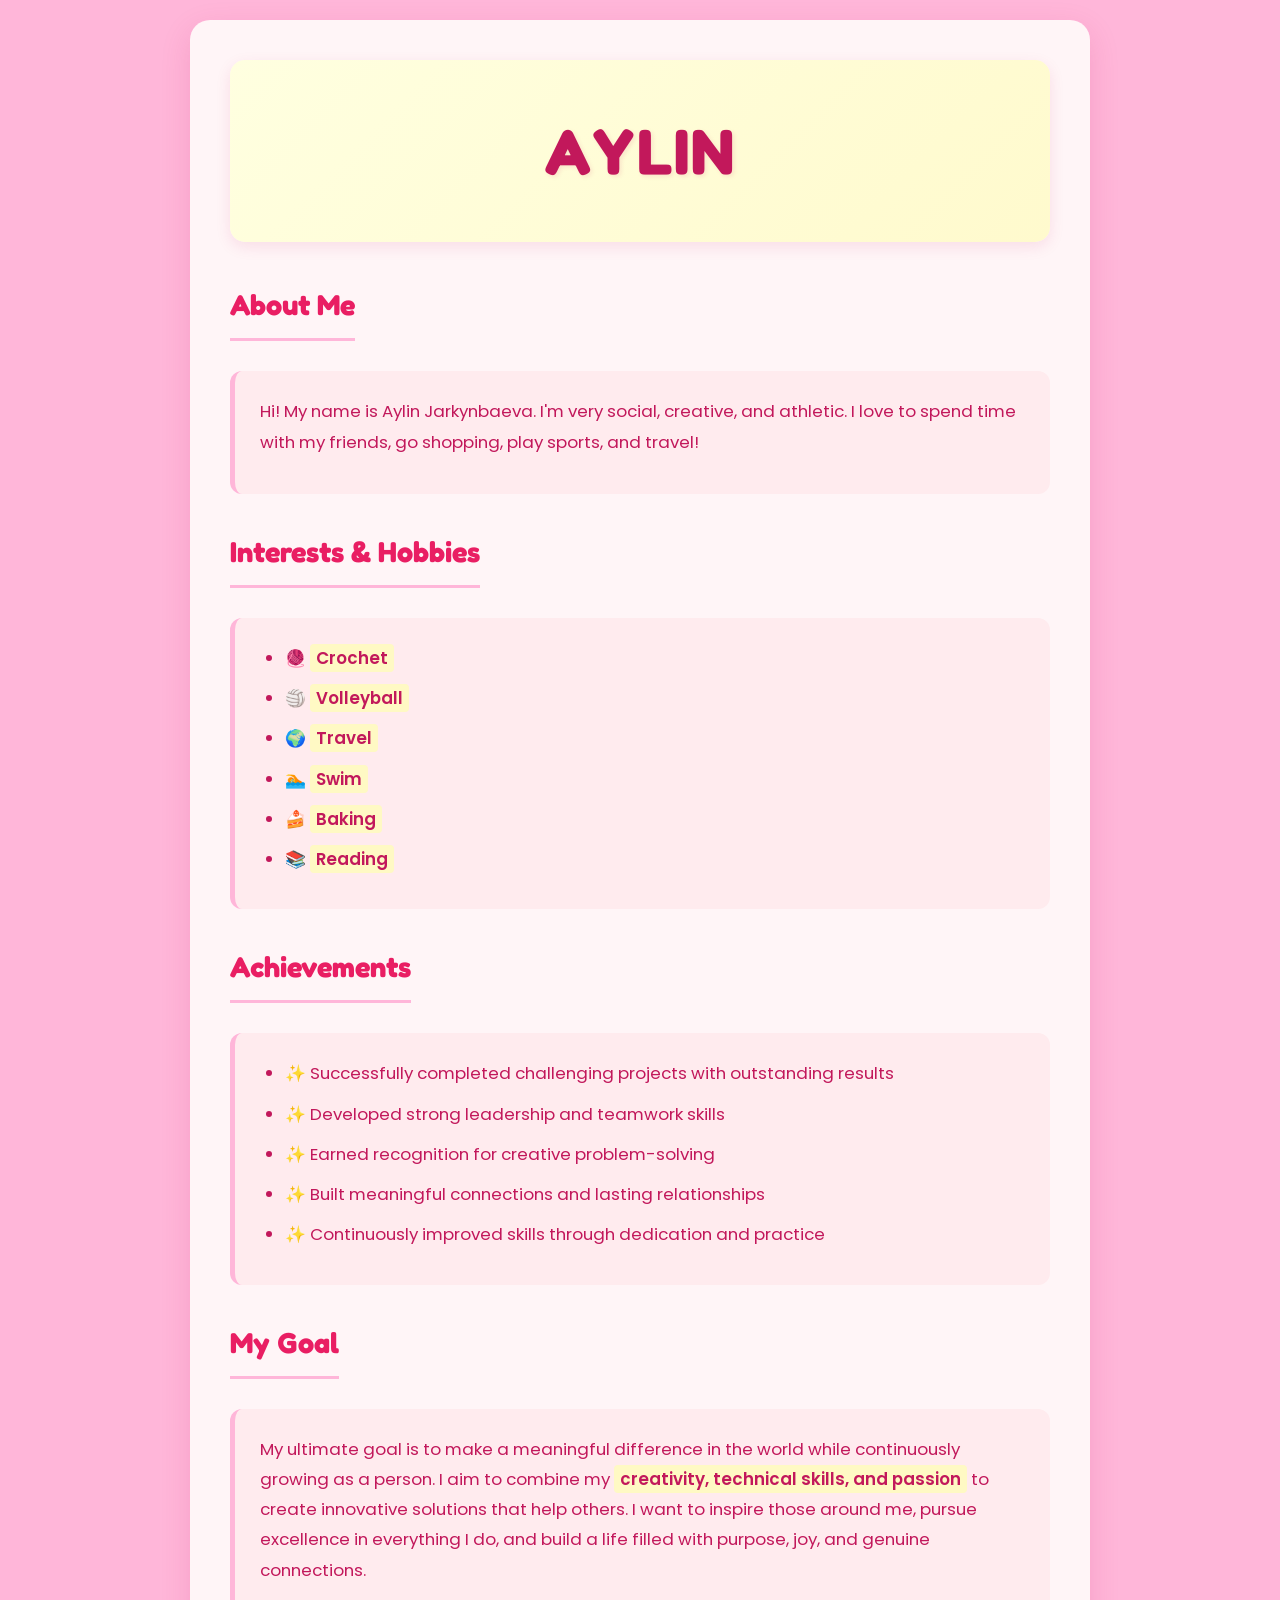
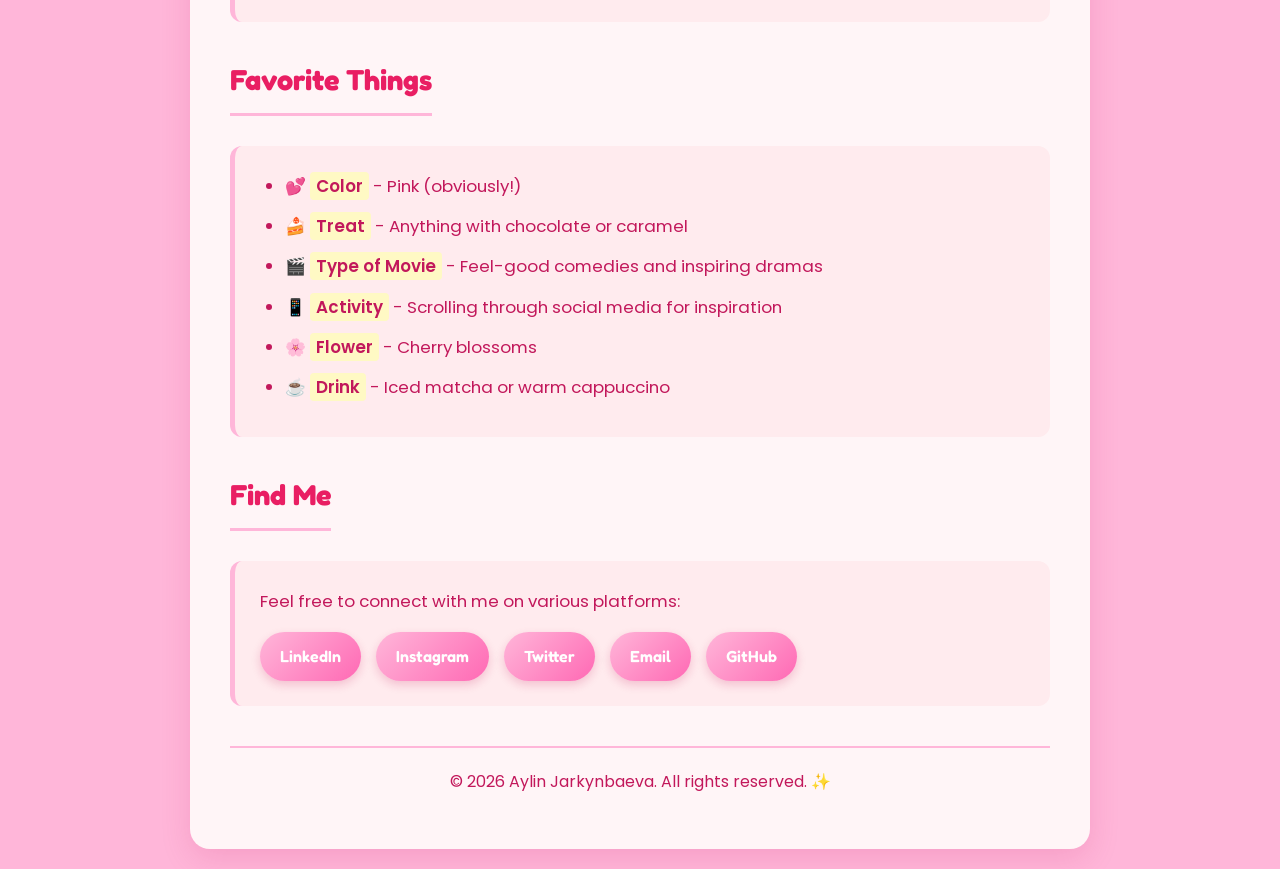
==== index.html @ 1ab92426 "Update About Me section and Interests & Hobbies" ====
<!DOCTYPE html>
<html lang="en">
<head>
    <meta charset="UTF-8">
    <meta name="viewport" content="width=device-width, initial-scale=1.0">
    <title>Aylin Jarkynbaeva - Personal Website</title>
    <link href="https://fonts.googleapis.com/css2?family=Fredoka:wght@400;600;700&family=Poppins:wght@400;500;600;700&display=swap" rel="stylesheet">
    <style>
        * {
            margin: 0;
            padding: 0;
            box-sizing: border-box;
        }

        body {
            background-color: #FFB6D9;
            color: #C2185B;
            font-family: 'Poppins', sans-serif;
            line-height: 1.6;
            padding: 20px;
        }

        .container {
            max-width: 900px;
            margin: 0 auto;
            background-color: #FFF5F7;
            border-radius: 20px;
            padding: 40px;
            box-shadow: 0 10px 30px rgba(194, 24, 91, 0.15);
        }

        header {
            background: linear-gradient(135deg, #FFFFE0 0%, #FFFACD 100%);
            padding: 40px 20px;
            border-radius: 15px;
            text-align: center;
            margin-bottom: 40px;
            box-shadow: 0 5px 15px rgba(194, 24, 91, 0.1);
        }

        h1 {
            font-family: 'Fredoka', sans-serif;
            font-size: 4em;
            font-weight: 700;
            color: #C2185B;
            letter-spacing: 2px;
            text-shadow: 2px 2px 4px rgba(194, 24, 91, 0.1);
            animation: bounce 2s infinite;
        }

        @keyframes bounce {
            0%, 100% { transform: translateY(0); }
            50% { transform: translateY(-10px); }
        }

        section {
            margin-bottom: 35px;
        }

        h2 {
            font-family: 'Fredoka', sans-serif;
            font-size: 1.8em;
            color: #E91E63;
            margin-bottom: 15px;
            padding-bottom: 10px;
            border-bottom: 3px solid #FFB6D9;
            display: inline-block;
        }

        p, li {
            font-size: 1.05em;
            color: #C2185B;
            margin-bottom: 12px;
            line-height: 1.8;
        }

        ul {
            margin-left: 25px;
        }

        li {
            margin-bottom: 10px;
        }

        .section-content {
            background-color: #FFEBEE;
            padding: 25px;
            border-radius: 12px;
            border-left: 5px solid #FFB6D9;
            margin-top: 15px;
        }

        .find-me-links {
            display: flex;
            gap: 15px;
            flex-wrap: wrap;
            margin-top: 15px;
        }

        .find-me-links a {
            display: inline-block;
            padding: 12px 20px;
            background: linear-gradient(135deg, #FFB6D9, #FF69B4);
            color: white;
            text-decoration: none;
            border-radius: 25px;
            font-weight: 600;
            transition: all 0.3s ease;
            font-family: 'Fredoka', sans-serif;
            box-shadow: 0 4px 10px rgba(194, 24, 91, 0.2);
        }

        .find-me-links a:hover {
            transform: translateY(-3px);
            box-shadow: 0 6px 15px rgba(194, 24, 91, 0.3);
        }

        footer {
            text-align: center;
            margin-top: 40px;
            padding-top: 20px;
            border-top: 2px solid #FFB6D9;
            font-size: 0.95em;
            color: #E91E63;
        }

        .highlight {
            background-color: #FFF9C4;
            padding: 2px 6px;
            border-radius: 4px;
            font-weight: 600;
        }

        @media (max-width: 768px) {
            .container {
                padding: 25px;
            }

            h1 {
                font-size: 2.5em;
            }

            h2 {
                font-size: 1.4em;
            }

            .find-me-links {
                flex-direction: column;
            }

            .find-me-links a {
                width: 100%;
                text-align: center;
            }
        }
    </style>
</head>
<body>
    <div class="container">
        <header>
            <h1>AYLIN</h1>
        </header>

        <section>
            <h2>About Me</h2>
            <div class="section-content">
                <p>
                    Hi! My name is Aylin Jarkynbaeva. I'm very social, creative, and athletic. I love to spend time with my friends, go shopping, play sports, and travel!
                </p>
            </div>
        </section>

        <section>
            <h2>Interests & Hobbies</h2>
            <div class="section-content">
                <ul>
                    <li>🧶 <span class="highlight">Crochet</span></li>
                    <li>🏐 <span class="highlight">Volleyball</span></li>
                    <li>🌍 <span class="highlight">Travel</span></li>
                    <li>🏊 <span class="highlight">Swim</span></li>
                    <li>🍰 <span class="highlight">Baking</span></li>
                    <li>📚 <span class="highlight">Reading</span></li>
                </ul>
            </div>
        </section>

        <section>
            <h2>Achievements</h2>
            <div class="section-content">
                <ul>
                    <li>✨ Successfully completed challenging projects with outstanding results</li>
                    <li>✨ Developed strong leadership and teamwork skills</li>
                    <li>✨ Earned recognition for creative problem-solving</li>
                    <li>✨ Built meaningful connections and lasting relationships</li>
                    <li>✨ Continuously improved skills through dedication and practice</li>
                </ul>
            </div>
        </section>

        <section>
            <h2>My Goal</h2>
            <div class="section-content">
                <p>
                    My ultimate goal is to make a meaningful difference in the world while continuously growing as a person. 
                    I aim to combine my <span class="highlight">creativity, technical skills, and passion</span> to create 
                    innovative solutions that help others. I want to inspire those around me, pursue excellence in everything 
                    I do, and build a life filled with purpose, joy, and genuine connections.
                </p>
            </div>
        </section>

        <section>
            <h2>Favorite Things</h2>
            <div class="section-content">
                <ul>
                    <li>💕 <span class="highlight">Color</span> - Pink (obviously!)</li>
                    <li>🍰 <span class="highlight">Treat</span> - Anything with chocolate or caramel</li>
                    <li>🎬 <span class="highlight">Type of Movie</span> - Feel-good comedies and inspiring dramas</li>
                    <li>📱 <span class="highlight">Activity</span> - Scrolling through social media for inspiration</li>
                    <li>🌸 <span class="highlight">Flower</span> - Cherry blossoms</li>
                    <li>☕ <span class="highlight">Drink</span> - Iced matcha or warm cappuccino</li>
                </ul>
            </div>
        </section>

        <section>
            <h2>Find Me</h2>
            <div class="section-content">
                <p>Feel free to connect with me on various platforms:</p>
                <div class="find-me-links">
                    <a href="https://www.linkedin.com" target="_blank">LinkedIn</a>
                    <a href="https://www.instagram.com" target="_blank">Instagram</a>
                    <a href="https://www.twitter.com" target="_blank">Twitter</a>
                    <a href="mailto:aylin@example.com">Email</a>
                    <a href="https://www.github.com" target="_blank">GitHub</a>
                </div>
            </div>
        </section>

        <footer>
            <p>© 2026 Aylin Jarkynbaeva. All rights reserved. ✨</p>
        </footer>
    </div>
</body>
</html>
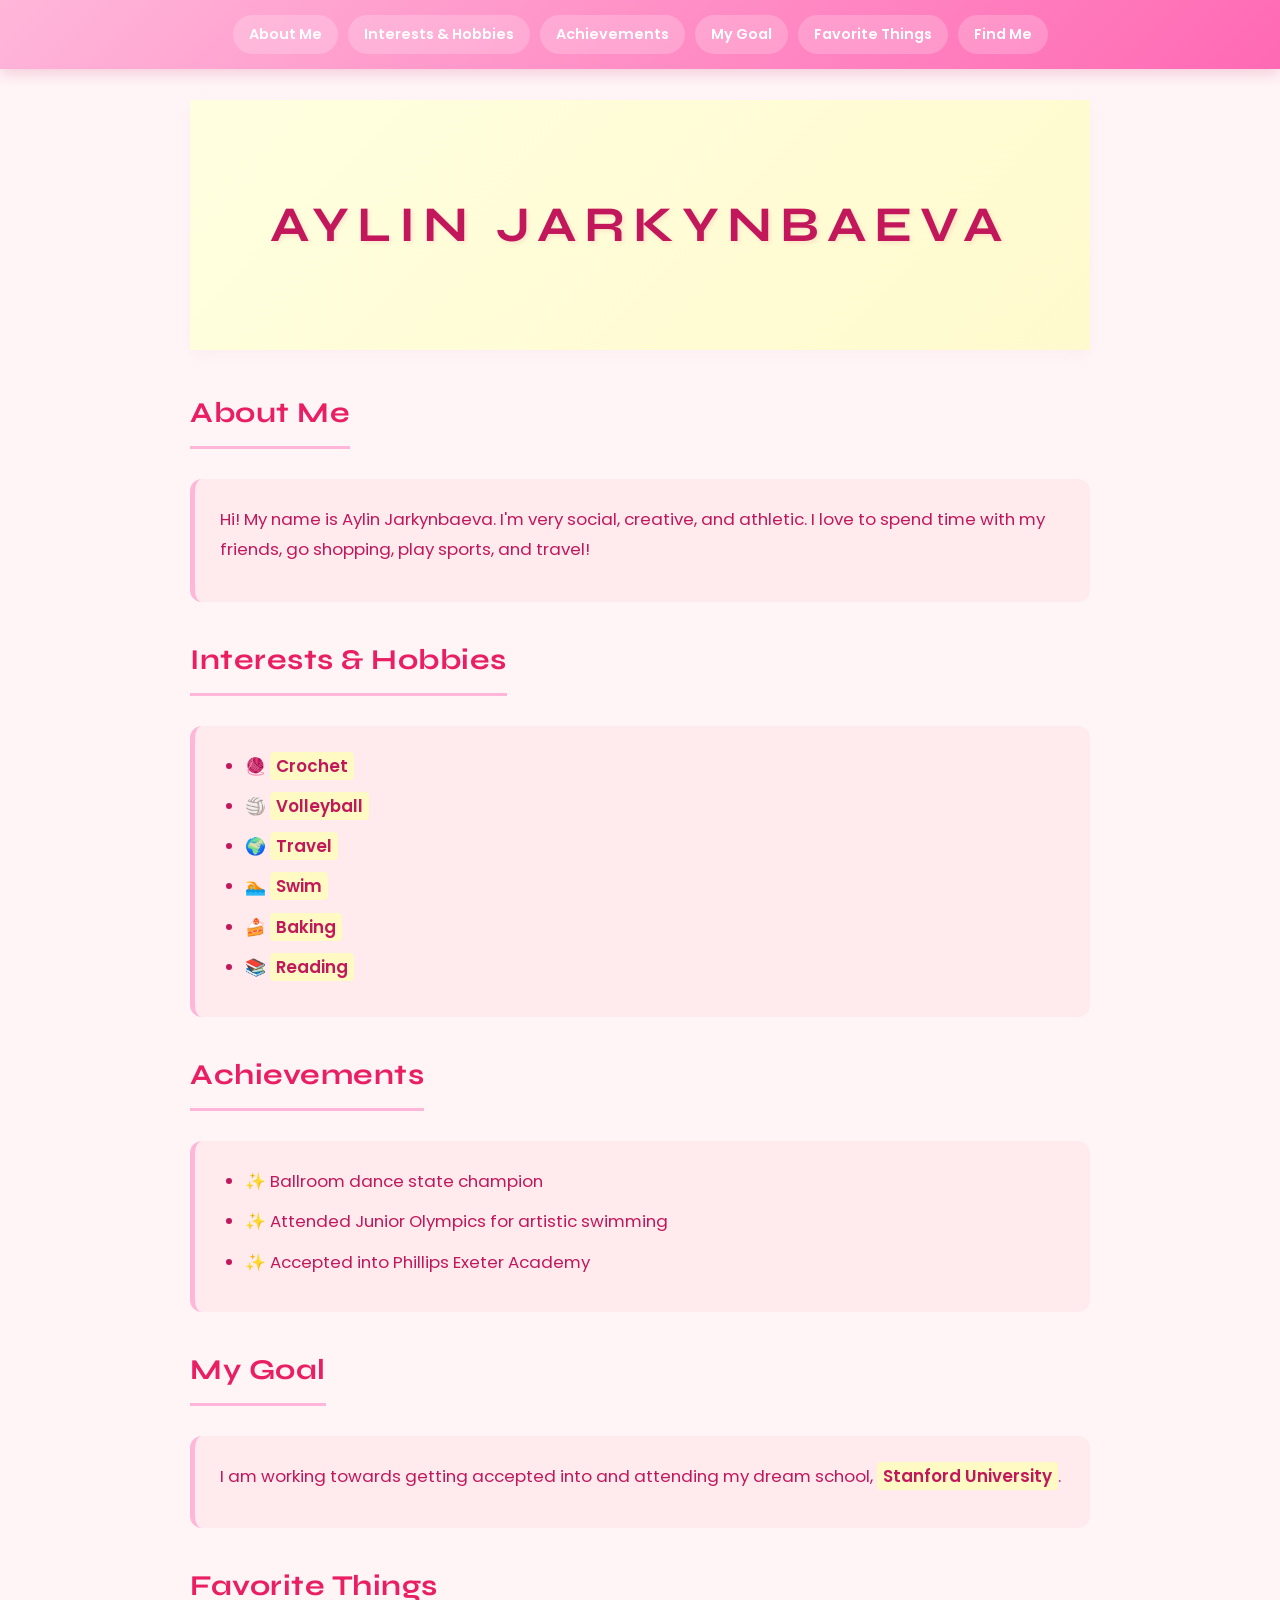
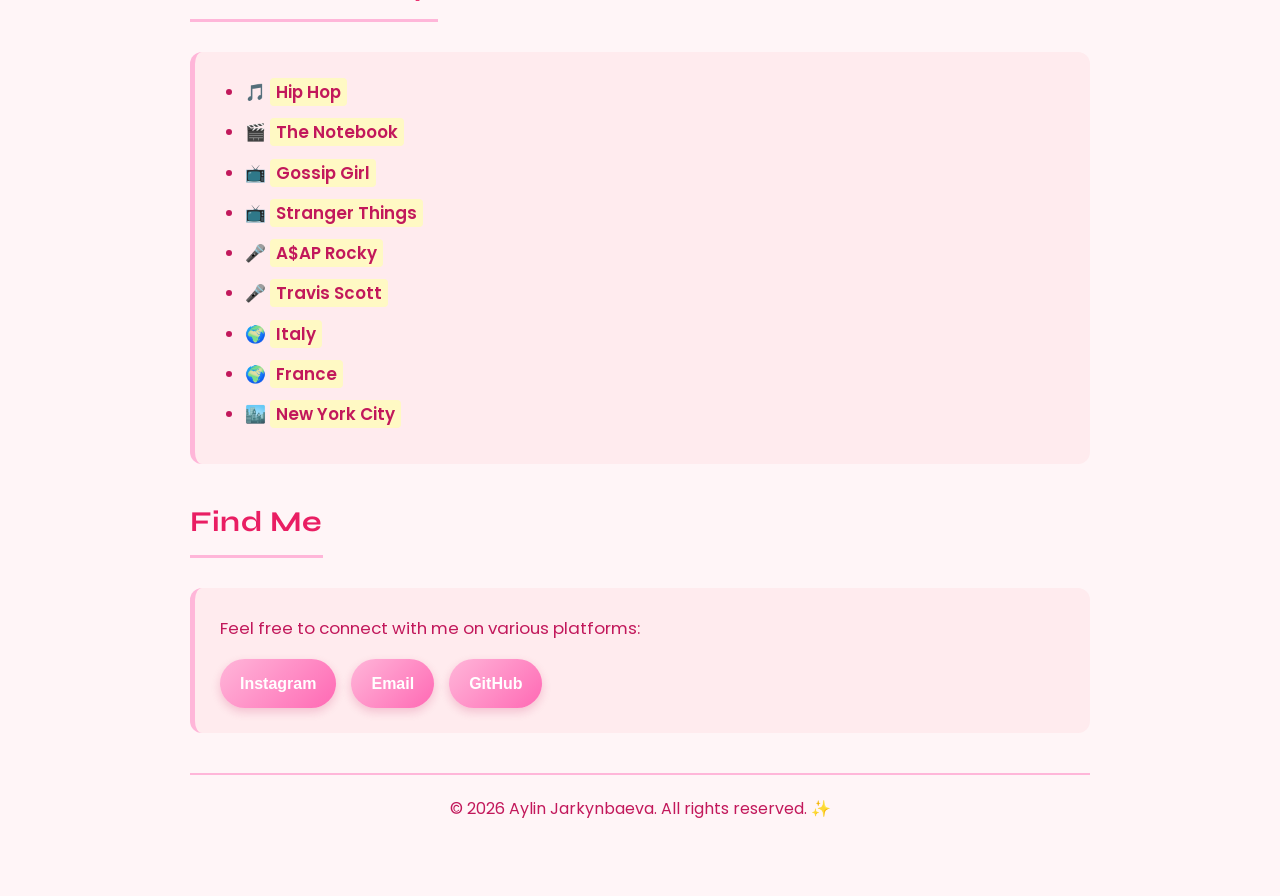
==== commit 637c2559: "Update personal website with content and styling changes" ====
--- a/index.html
+++ b/index.html
@@ -4,8 +4,20 @@
     <meta charset="UTF-8">
     <meta name="viewport" content="width=device-width, initial-scale=1.0">
     <title>Aylin Jarkynbaeva - Personal Website</title>
-    <link href="https://fonts.googleapis.com/css2?family=Fredoka:wght@400;600;700&family=Poppins:wght@400;500;600;700&display=swap" rel="stylesheet">
+    <link href="https://fonts.googleapis.com/css2?family=Baloo+2:wght@600;700&family=Bebas+Neue&family=Chewy&family=Cinzel:wght@500;700&family=DM+Serif+Display:ital@0;1&family=League+Spartan:wght@700;800&family=Luckiest+Guy&family=Poppins:wght@400;500;600;700&family=Righteous&family=Syne:wght@700;800&display=swap" rel="stylesheet">
     <style>
+        :root {
+            --heading-font: 'Syne', sans-sermaif;
+            /* Option 1: --heading-font: 'DM Serif Display', serif; */
+            /* Option 2: --heading-font: 'Cinzel', serif; */
+            /* Option 3: --heading-font: 'Bebas Neue', sans-serif; */
+            /* Option 4: --heading-font: 'Righteous', sans-serif; */
+            /* Option 5: --heading-font: 'Baloo 2', cursive; */
+            /* Option 6: --heading-font: 'Chewy', cursive; */
+            /* Option 7: --heading-font: 'Luckiest Guy', cursive; */
+            /* Option 8: --heading-font: 'League Spartan', sans-serif; */
+        }
+
         * {
             margin: 0;
             padding: 0;
@@ -13,7 +25,7 @@
         }
 
         body {
-            background-color: #FFB6D9;
+            background-color: #FFF5F7;
             color: #C2185B;
             font-family: 'Poppins', sans-serif;
             line-height: 1.6;
@@ -21,31 +33,43 @@
         }
 
         .container {
+            width: 100vw;
+            margin-left: calc(50% - 50vw);
+            margin-right: calc(50% - 50vw);
+            background-color: transparent;
+            border-radius: 0px;
+            padding: 40px 20px;
+            box-shadow: none;
+        }
+
+        .container > * {
             max-width: 900px;
-            margin: 0 auto;
-            background-color: #FFF5F7;
-            border-radius: 20px;
-            padding: 40px;
-            box-shadow: 0 10px 30px rgba(194, 24, 91, 0.15);
+            margin-left: auto;
+            margin-right: auto;
         }
 
         header {
             background: linear-gradient(135deg, #FFFFE0 0%, #FFFACD 100%);
-            padding: 40px 20px;
-            border-radius: 15px;
+            padding: 100px 20px;
+            border-radius: 0px;
             text-align: center;
             margin-bottom: 40px;
-            box-shadow: 0 5px 15px rgba(194, 24, 91, 0.1);
+            box-shadow: 0 5px 15px rgba(226, 180, 199, 0.1);
+            width: 100vw;
+            margin-left: calc(50% - 50vw);
+            margin-right: calc(50% - 50vw);
         }
 
         h1 {
-            font-family: 'Fredoka', sans-serif;
-            font-size: 4em;
+            font-family: var(--heading-font);
+            font-size: 50px;
             font-weight: 700;
             color: #C2185B;
-            letter-spacing: 2px;
+            letter-spacing: clamp(1px, 0.9vw, 8px);
             text-shadow: 2px 2px 4px rgba(194, 24, 91, 0.1);
             animation: bounce 2s infinite;
+            white-space: nowrap;
+            line-height: 1;
         }
 
         @keyframes bounce {
@@ -58,13 +82,14 @@
         }
 
         h2 {
-            font-family: 'Fredoka', sans-serif;
+            font-family: var(--heading-font);
             font-size: 1.8em;
             color: #E91E63;
             margin-bottom: 15px;
             padding-bottom: 10px;
             border-bottom: 3px solid #FFB6D9;
             display: inline-block;
+            letter-spacing: 0.5px;
         }
 
         p, li {
@@ -131,6 +156,46 @@
             font-weight: 600;
         }
 
+        .nav-menu {
+            position: fixed;
+            top: 0;
+            left: 0;
+            right: 0;
+            background: linear-gradient(135deg, #FFB6D9, #FF69B4);
+            padding: 15px 20px;
+            display: flex;
+            justify-content: center;
+            gap: 10px;
+            flex-wrap: wrap;
+            z-index: 1000;
+            box-shadow: 0 4px 15px rgba(194, 24, 91, 0.2);
+        }
+
+        .nav-menu.show {
+            display: flex;
+        }
+
+        .nav-menu a {
+            color: white;
+            text-decoration: none;
+            padding: 8px 16px;
+            border-radius: 20px;
+            background: rgba(255, 255, 255, 0.2);
+            font-weight: 600;
+            font-size: 0.9em;
+            transition: all 0.3s ease;
+            font-family: 'Poppins', sans-serif;
+        }
+
+        .nav-menu a:hover {
+            background: rgba(255, 255, 255, 0.4);
+            transform: translateY(-2px);
+        }
+
+        body.nav-open {
+            padding-top: 60px;
+        }
+
         @media (max-width: 768px) {
             .container {
                 padding: 25px;
@@ -156,12 +221,21 @@
     </style>
 </head>
 <body>
+    <nav class="nav-menu" id="navMenu">
+        <a href="#about">About Me</a>
+        <a href="#hobbies">Interests & Hobbies</a>
+        <a href="#achievements">Achievements</a>
+        <a href="#goal">My Goal</a>
+        <a href="#favorites">Favorite Things</a>
+        <a href="#findme">Find Me</a>
+    </nav>
+
     <div class="container">
         <header>
-            <h1>AYLIN</h1>
+            <h1>AYLIN JARKYNBAEVA</h1>
         </header>
 
-        <section>
+        <section id="about">
             <h2>About Me</h2>
             <div class="section-content">
                 <p>
@@ -170,7 +244,7 @@
             </div>
         </section>
 
-        <section>
+        <section id="hobbies">
             <h2>Interests & Hobbies</h2>
             <div class="section-content">
                 <ul>
@@ -184,55 +258,52 @@
             </div>
         </section>
 
-        <section>
+        <section id="achievements">
             <h2>Achievements</h2>
             <div class="section-content">
                 <ul>
-                    <li>✨ Successfully completed challenging projects with outstanding results</li>
-                    <li>✨ Developed strong leadership and teamwork skills</li>
-                    <li>✨ Earned recognition for creative problem-solving</li>
-                    <li>✨ Built meaningful connections and lasting relationships</li>
-                    <li>✨ Continuously improved skills through dedication and practice</li>
+                    <li>✨ Ballroom dance state champion</li>
+                    <li>✨ Attended Junior Olympics for artistic swimming</li>
+                    <li>✨ Accepted into Phillips Exeter Academy</li>
                 </ul>
             </div>
         </section>
 
-        <section>
+        <section id="goal">
             <h2>My Goal</h2>
             <div class="section-content">
                 <p>
-                    My ultimate goal is to make a meaningful difference in the world while continuously growing as a person. 
-                    I aim to combine my <span class="highlight">creativity, technical skills, and passion</span> to create 
-                    innovative solutions that help others. I want to inspire those around me, pursue excellence in everything 
-                    I do, and build a life filled with purpose, joy, and genuine connections.
+                    I am working towards getting accepted into and attending my dream school, 
+                    <span class="highlight">Stanford University</span>.
                 </p>
             </div>
         </section>
 
-        <section>
+        <section id="favorites">
             <h2>Favorite Things</h2>
             <div class="section-content">
                 <ul>
-                    <li>💕 <span class="highlight">Color</span> - Pink (obviously!)</li>
-                    <li>🍰 <span class="highlight">Treat</span> - Anything with chocolate or caramel</li>
-                    <li>🎬 <span class="highlight">Type of Movie</span> - Feel-good comedies and inspiring dramas</li>
-                    <li>📱 <span class="highlight">Activity</span> - Scrolling through social media for inspiration</li>
-                    <li>🌸 <span class="highlight">Flower</span> - Cherry blossoms</li>
-                    <li>☕ <span class="highlight">Drink</span> - Iced matcha or warm cappuccino</li>
+                    <li>🎵 <span class="highlight">Hip Hop</span></li>
+                    <li>🎬 <span class="highlight">The Notebook</span></li>
+                    <li>📺 <span class="highlight">Gossip Girl</span></li>
+                    <li>📺 <span class="highlight">Stranger Things</span></li>
+                    <li>🎤 <span class="highlight">A$AP Rocky</span></li>
+                    <li>🎤 <span class="highlight">Travis Scott</span></li>
+                    <li>🌍 <span class="highlight">Italy</span></li>
+                    <li>🌍 <span class="highlight">France</span></li>
+                    <li>🏙️ <span class="highlight">New York City</span></li>
                 </ul>
             </div>
         </section>
 
-        <section>
+        <section id="findme">
             <h2>Find Me</h2>
             <div class="section-content">
                 <p>Feel free to connect with me on various platforms:</p>
                 <div class="find-me-links">
-                    <a href="https://www.linkedin.com" target="_blank">LinkedIn</a>
-                    <a href="https://www.instagram.com" target="_blank">Instagram</a>
-                    <a href="https://www.twitter.com" target="_blank">Twitter</a>
-                    <a href="mailto:aylin@example.com">Email</a>
-                    <a href="https://www.github.com" target="_blank">GitHub</a>
+                    <a href="https://www.instagram.com/aylinjarkyn" target="_blank">Instagram</a>
+                    <a href="mailto:aylin.jarkyn@gmail.com">Email</a>
+                    <a href="https://www.github.com/ajarkyn" target="_blank">GitHub</a>
                 </div>
             </div>
         </section>
@@ -241,5 +312,23 @@
             <p>© 2026 Aylin Jarkynbaeva. All rights reserved. ✨</p>
         </footer>
     </div>
+
+    <script>
+        const navMenu = document.getElementById('navMenu');
+        navMenu.classList.add('show');
+        document.body.classList.add('nav-open');
+
+        // Smooth scrolling for navigation links
+        document.querySelectorAll('.nav-menu a').forEach(link => {
+            link.addEventListener('click', function(e) {
+                e.preventDefault();
+                const targetId = this.getAttribute('href');
+                const targetSection = document.querySelector(targetId);
+                if (targetSection) {
+                    targetSection.scrollIntoView({ behavior: 'smooth' });
+                }
+            });
+        });
+    </script>
 </body>
 </html>
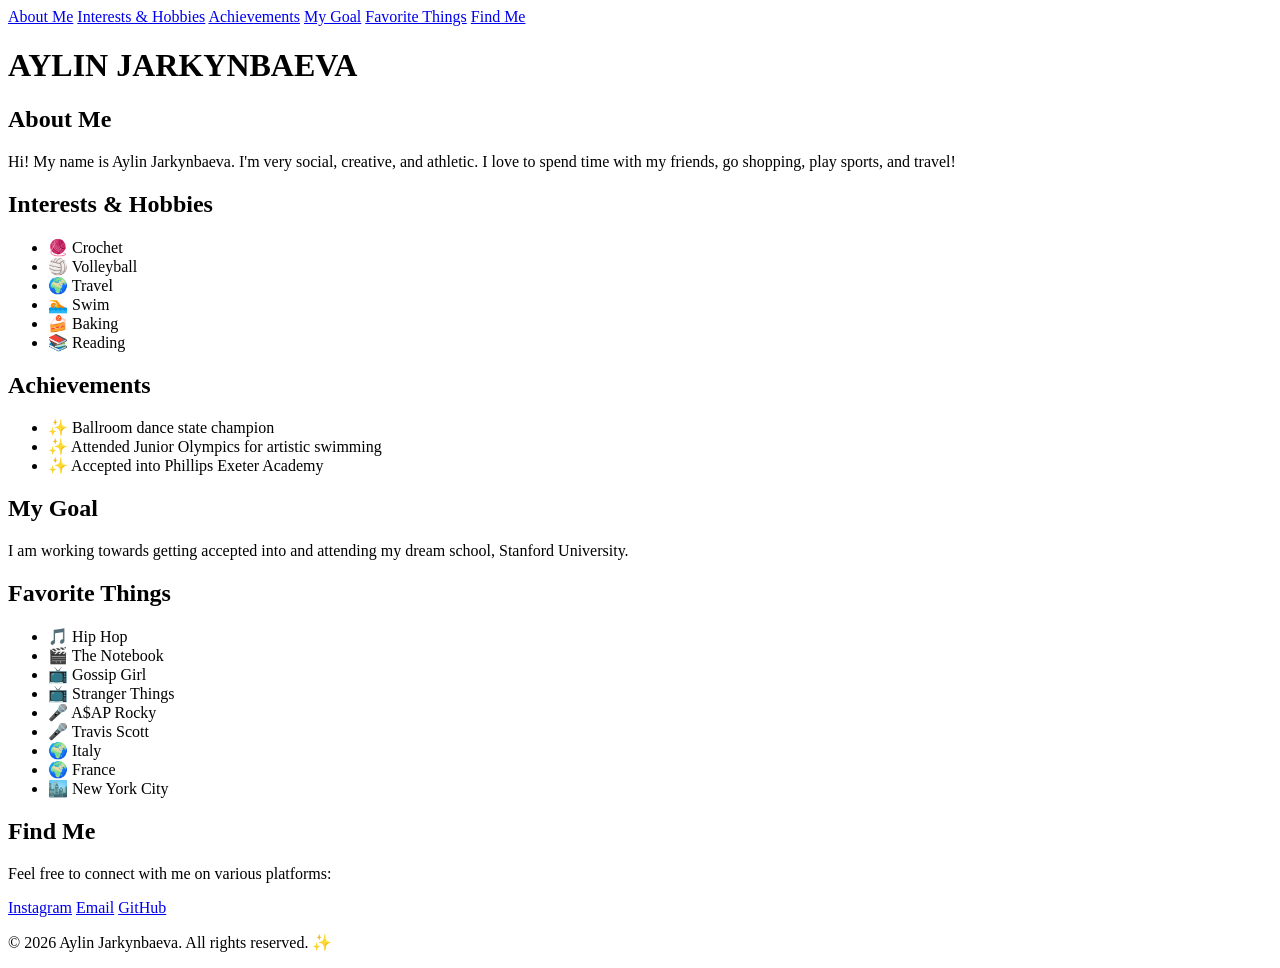
==== commit 8107ac2d: "add junior olympics photo" ====
--- a/index.html
+++ b/index.html
@@ -5,220 +5,7 @@
     <meta name="viewport" content="width=device-width, initial-scale=1.0">
     <title>Aylin Jarkynbaeva - Personal Website</title>
     <link href="https://fonts.googleapis.com/css2?family=Baloo+2:wght@600;700&family=Bebas+Neue&family=Chewy&family=Cinzel:wght@500;700&family=DM+Serif+Display:ital@0;1&family=League+Spartan:wght@700;800&family=Luckiest+Guy&family=Poppins:wght@400;500;600;700&family=Righteous&family=Syne:wght@700;800&display=swap" rel="stylesheet">
-    <style>
-        :root {
-            --heading-font: 'Syne', sans-sermaif;
-            /* Option 1: --heading-font: 'DM Serif Display', serif; */
-            /* Option 2: --heading-font: 'Cinzel', serif; */
-            /* Option 3: --heading-font: 'Bebas Neue', sans-serif; */
-            /* Option 4: --heading-font: 'Righteous', sans-serif; */
-            /* Option 5: --heading-font: 'Baloo 2', cursive; */
-            /* Option 6: --heading-font: 'Chewy', cursive; */
-            /* Option 7: --heading-font: 'Luckiest Guy', cursive; */
-            /* Option 8: --heading-font: 'League Spartan', sans-serif; */
-        }
-
-        * {
-            margin: 0;
-            padding: 0;
-            box-sizing: border-box;
-        }
-
-        body {
-            background-color: #FFF5F7;
-            color: #C2185B;
-            font-family: 'Poppins', sans-serif;
-            line-height: 1.6;
-            padding: 20px;
-        }
-
-        .container {
-            width: 100vw;
-            margin-left: calc(50% - 50vw);
-            margin-right: calc(50% - 50vw);
-            background-color: transparent;
-            border-radius: 0px;
-            padding: 40px 20px;
-            box-shadow: none;
-        }
-
-        .container > * {
-            max-width: 900px;
-            margin-left: auto;
-            margin-right: auto;
-        }
-
-        header {
-            background: linear-gradient(135deg, #FFFFE0 0%, #FFFACD 100%);
-            padding: 100px 20px;
-            border-radius: 0px;
-            text-align: center;
-            margin-bottom: 40px;
-            box-shadow: 0 5px 15px rgba(226, 180, 199, 0.1);
-            width: 100vw;
-            margin-left: calc(50% - 50vw);
-            margin-right: calc(50% - 50vw);
-        }
-
-        h1 {
-            font-family: var(--heading-font);
-            font-size: 50px;
-            font-weight: 700;
-            color: #C2185B;
-            letter-spacing: clamp(1px, 0.9vw, 8px);
-            text-shadow: 2px 2px 4px rgba(194, 24, 91, 0.1);
-            animation: bounce 2s infinite;
-            white-space: nowrap;
-            line-height: 1;
-        }
-
-        @keyframes bounce {
-            0%, 100% { transform: translateY(0); }
-            50% { transform: translateY(-10px); }
-        }
-
-        section {
-            margin-bottom: 35px;
-        }
-
-        h2 {
-            font-family: var(--heading-font);
-            font-size: 1.8em;
-            color: #E91E63;
-            margin-bottom: 15px;
-            padding-bottom: 10px;
-            border-bottom: 3px solid #FFB6D9;
-            display: inline-block;
-            letter-spacing: 0.5px;
-        }
-
-        p, li {
-            font-size: 1.05em;
-            color: #C2185B;
-            margin-bottom: 12px;
-            line-height: 1.8;
-        }
-
-        ul {
-            margin-left: 25px;
-        }
-
-        li {
-            margin-bottom: 10px;
-        }
-
-        .section-content {
-            background-color: #FFEBEE;
-            padding: 25px;
-            border-radius: 12px;
-            border-left: 5px solid #FFB6D9;
-            margin-top: 15px;
-        }
-
-        .find-me-links {
-            display: flex;
-            gap: 15px;
-            flex-wrap: wrap;
-            margin-top: 15px;
-        }
-
-        .find-me-links a {
-            display: inline-block;
-            padding: 12px 20px;
-            background: linear-gradient(135deg, #FFB6D9, #FF69B4);
-            color: white;
-            text-decoration: none;
-            border-radius: 25px;
-            font-weight: 600;
-            transition: all 0.3s ease;
-            font-family: 'Fredoka', sans-serif;
-            box-shadow: 0 4px 10px rgba(194, 24, 91, 0.2);
-        }
-
-        .find-me-links a:hover {
-            transform: translateY(-3px);
-            box-shadow: 0 6px 15px rgba(194, 24, 91, 0.3);
-        }
-
-        footer {
-            text-align: center;
-            margin-top: 40px;
-            padding-top: 20px;
-            border-top: 2px solid #FFB6D9;
-            font-size: 0.95em;
-            color: #E91E63;
-        }
-
-        .highlight {
-            background-color: #FFF9C4;
-            padding: 2px 6px;
-            border-radius: 4px;
-            font-weight: 600;
-        }
-
-        .nav-menu {
-            position: fixed;
-            top: 0;
-            left: 0;
-            right: 0;
-            background: linear-gradient(135deg, #FFB6D9, #FF69B4);
-            padding: 15px 20px;
-            display: flex;
-            justify-content: center;
-            gap: 10px;
-            flex-wrap: wrap;
-            z-index: 1000;
-            box-shadow: 0 4px 15px rgba(194, 24, 91, 0.2);
-        }
-
-        .nav-menu.show {
-            display: flex;
-        }
-
-        .nav-menu a {
-            color: white;
-            text-decoration: none;
-            padding: 8px 16px;
-            border-radius: 20px;
-            background: rgba(255, 255, 255, 0.2);
-            font-weight: 600;
-            font-size: 0.9em;
-            transition: all 0.3s ease;
-            font-family: 'Poppins', sans-serif;
-        }
-
-        .nav-menu a:hover {
-            background: rgba(255, 255, 255, 0.4);
-            transform: translateY(-2px);
-        }
-
-        body.nav-open {
-            padding-top: 60px;
-        }
-
-        @media (max-width: 768px) {
-            .container {
-                padding: 25px;
-            }
-
-            h1 {
-                font-size: 2.5em;
-            }
-
-            h2 {
-                font-size: 1.4em;
-            }
-
-            .find-me-links {
-                flex-direction: column;
-            }
-
-            .find-me-links a {
-                width: 100%;
-                text-align: center;
-            }
-        }
-    </style>
+    <link rel="stylesheet" href="styles.css">
 </head>
 <body>
     <nav class="nav-menu" id="navMenu">
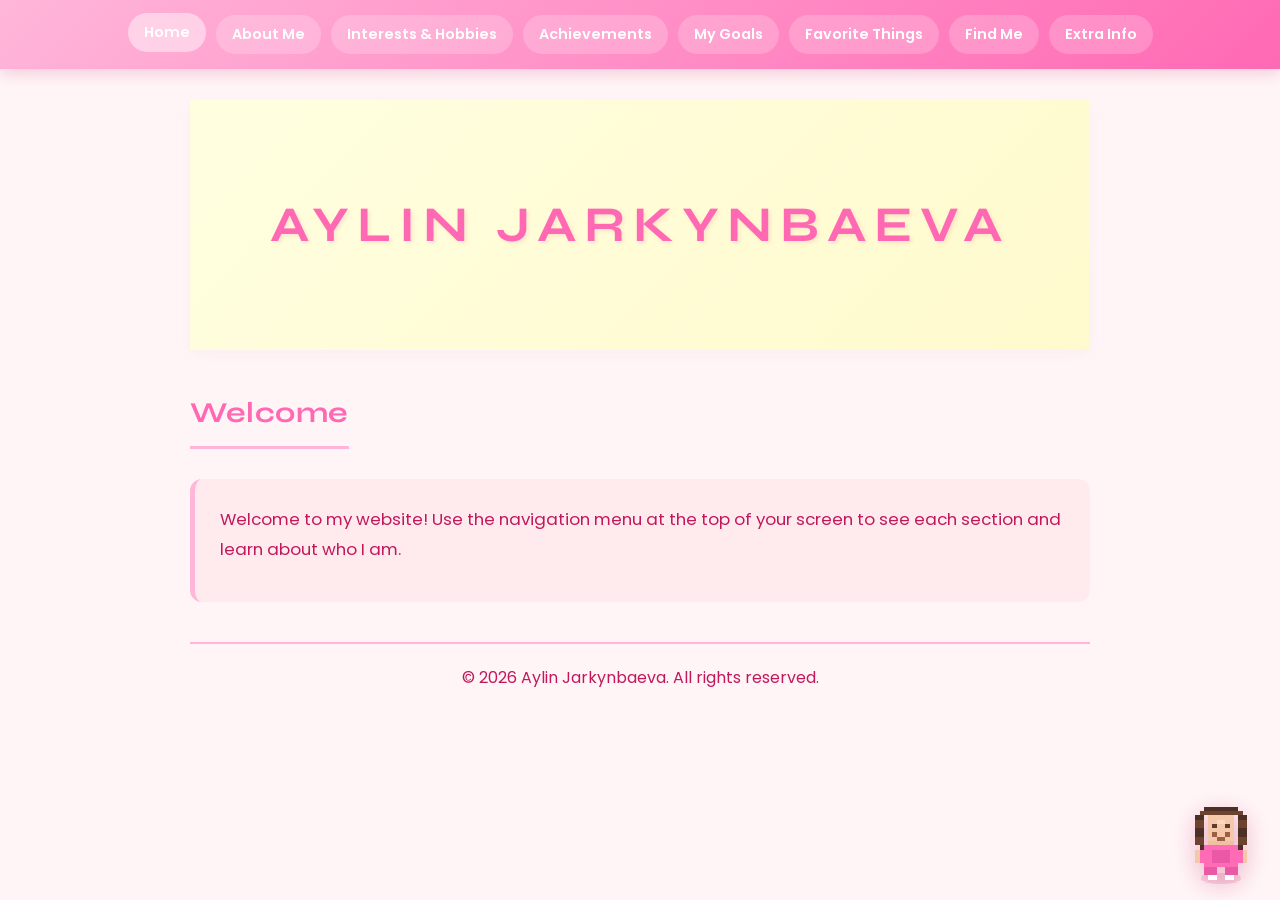
==== commit fb126129: "Fix GitHub Pages workflow action versions" ====
--- a/index.html
+++ b/index.html
@@ -7,14 +7,16 @@
     <link href="https://fonts.googleapis.com/css2?family=Baloo+2:wght@600;700&family=Bebas+Neue&family=Chewy&family=Cinzel:wght@500;700&family=DM+Serif+Display:ital@0;1&family=League+Spartan:wght@700;800&family=Luckiest+Guy&family=Poppins:wght@400;500;600;700&family=Righteous&family=Syne:wght@700;800&display=swap" rel="stylesheet">
     <link rel="stylesheet" href="styles.css">
 </head>
-<body>
-    <nav class="nav-menu" id="navMenu">
-        <a href="#about">About Me</a>
-        <a href="#hobbies">Interests & Hobbies</a>
-        <a href="#achievements">Achievements</a>
-        <a href="#goal">My Goal</a>
-        <a href="#favorites">Favorite Things</a>
-        <a href="#findme">Find Me</a>
+<body class="nav-open">
+    <nav class="nav-menu">
+        <a class="active" href="index.html">Home</a>
+        <a href="about.html">About Me</a>
+        <a href="hobbies.html">Interests & Hobbies</a>
+        <a href="achievements.html">Achievements</a>
+        <a href="goal.html">My Goals</a>
+        <a href="favorites.html">Favorite Things</a>
+        <a href="findme.html">Find Me</a>
+        <a href="extra-info.html">Extra Info</a>
     </nav>
 
     <div class="container">
@@ -22,100 +24,18 @@
             <h1>AYLIN JARKYNBAEVA</h1>
         </header>
 
-        <section id="about">
-            <h2>About Me</h2>
+        <section>
+            <h2>Welcome</h2>
             <div class="section-content">
-                <p>
-                    Hi! My name is Aylin Jarkynbaeva. I'm very social, creative, and athletic. I love to spend time with my friends, go shopping, play sports, and travel!
-                </p>
-            </div>
-        </section>
-
-        <section id="hobbies">
-            <h2>Interests & Hobbies</h2>
-            <div class="section-content">
-                <ul>
-                    <li>🧶 <span class="highlight">Crochet</span></li>
-                    <li>🏐 <span class="highlight">Volleyball</span></li>
-                    <li>🌍 <span class="highlight">Travel</span></li>
-                    <li>🏊 <span class="highlight">Swim</span></li>
-                    <li>🍰 <span class="highlight">Baking</span></li>
-                    <li>📚 <span class="highlight">Reading</span></li>
-                </ul>
-            </div>
-        </section>
-
-        <section id="achievements">
-            <h2>Achievements</h2>
-            <div class="section-content">
-                <ul>
-                    <li>✨ Ballroom dance state champion</li>
-                    <li>✨ Attended Junior Olympics for artistic swimming</li>
-                    <li>✨ Accepted into Phillips Exeter Academy</li>
-                </ul>
-            </div>
-        </section>
-
-        <section id="goal">
-            <h2>My Goal</h2>
-            <div class="section-content">
-                <p>
-                    I am working towards getting accepted into and attending my dream school, 
-                    <span class="highlight">Stanford University</span>.
-                </p>
-            </div>
-        </section>
-
-        <section id="favorites">
-            <h2>Favorite Things</h2>
-            <div class="section-content">
-                <ul>
-                    <li>🎵 <span class="highlight">Hip Hop</span></li>
-                    <li>🎬 <span class="highlight">The Notebook</span></li>
-                    <li>📺 <span class="highlight">Gossip Girl</span></li>
-                    <li>📺 <span class="highlight">Stranger Things</span></li>
-                    <li>🎤 <span class="highlight">A$AP Rocky</span></li>
-                    <li>🎤 <span class="highlight">Travis Scott</span></li>
-                    <li>🌍 <span class="highlight">Italy</span></li>
-                    <li>🌍 <span class="highlight">France</span></li>
-                    <li>🏙️ <span class="highlight">New York City</span></li>
-                </ul>
-            </div>
-        </section>
-
-        <section id="findme">
-            <h2>Find Me</h2>
-            <div class="section-content">
-                <p>Feel free to connect with me on various platforms:</p>
-                <div class="find-me-links">
-                    <a href="https://www.instagram.com/aylinjarkyn" target="_blank">Instagram</a>
-                    <a href="mailto:aylin.jarkyn@gmail.com">Email</a>
-                    <a href="https://www.github.com/ajarkyn" target="_blank">GitHub</a>
-                </div>
+                <p>Welcome to my website! Use the navigation menu at the top of your screen to see each section and learn about who I am.</p>
             </div>
         </section>
 
         <footer>
-            <p>© 2026 Aylin Jarkynbaeva. All rights reserved. ✨</p>
+            <p>© 2026 Aylin Jarkynbaeva. All rights reserved.</p>
         </footer>
     </div>
 
-    <script>
-        const navMenu = document.getElementById('navMenu');
-        navMenu.classList.add('show');
-        document.body.classList.add('nav-open');
-
-        // Smooth scrolling for navigation links
-        document.querySelectorAll('.nav-menu a').forEach(link => {
-            link.addEventListener('click', function(e) {
-                e.preventDefault();
-                const targetId = this.getAttribute('href');
-                const targetSection = document.querySelector(targetId);
-                if (targetSection) {
-                    targetSection.scrollIntoView({ behavior: 'smooth' });
-                }
-            });
-        });
-    </script>
+    <script src="pixel-pal.js"></script>
 </body>
 </html>
--- a/styles.css
+++ b/styles.css
@@ -0,0 +1,391 @@
+:root {
+    --heading-font: 'Syne', sans-serif;
+}
+
+* {
+    margin: 0;
+    padding: 0;
+    box-sizing: border-box;
+}
+
+body {
+    background-color: #FFF5F7;
+    color: #C2185B;
+    font-family: 'Poppins', sans-serif;
+    line-height: 1.6;
+    padding: 20px;
+}
+
+.container {
+    width: 100vw;
+    margin-left: calc(50% - 50vw);
+    margin-right: calc(50% - 50vw);
+    background-color: transparent;
+    padding: 40px 20px;
+}
+
+.container > * {
+    max-width: 900px;
+    margin-left: auto;
+    margin-right: auto;
+}
+
+header {
+    background: linear-gradient(135deg, #FFFFE0 0%, #FFFACD 100%);
+    padding: 100px 20px;
+    text-align: center;
+    margin-bottom: 40px;
+    box-shadow: 0 5px 15px rgba(226, 180, 199, 0.1);
+    width: 100vw;
+    margin-left: calc(50% - 50vw);
+    margin-right: calc(50% - 50vw);
+}
+
+h1 {
+    font-family: var(--heading-font);
+    font-size: 50px;
+    font-weight: 700;
+    color: #FF69B4;
+    letter-spacing: clamp(1px, 0.9vw, 8px);
+    text-shadow: 2px 2px 4px rgba(194, 24, 91, 0.1);
+    animation: bounce 2s infinite;
+    white-space: nowrap;
+    line-height: 1;
+}
+
+@keyframes bounce {
+    0%, 100% { transform: translateY(0); }
+    50% { transform: translateY(-10px); }
+}
+
+section {
+    margin-bottom: 35px;
+}
+
+h2 {
+    font-family: var(--heading-font);
+    font-size: 1.8em;
+    color: #FF69B4;
+    margin-bottom: 15px;
+    padding-bottom: 10px;
+    border-bottom: 3px solid #FFB6D9;
+    display: inline-block;
+    letter-spacing: 0.5px;
+}
+
+h3 {
+    color: #FF69B4;
+}
+
+p, li {
+    font-size: 1.05em;
+    color: #C2185B;
+    margin-bottom: 12px;
+    line-height: 1.8;
+}
+
+ul {
+    margin-left: 25px;
+}
+
+li {
+    margin-bottom: 10px;
+}
+
+.section-content {
+    background-color: #FFEBEE;
+    padding: 25px;
+    border-radius: 12px;
+    border-left: 5px solid #FFB6D9;
+    margin-top: 15px;
+}
+
+.find-me-links {
+    display: flex;
+    gap: 15px;
+    flex-wrap: wrap;
+    margin-top: 15px;
+}
+
+.find-me-links a {
+    display: inline-block;
+    padding: 12px 20px;
+    background: linear-gradient(135deg, #FFB6D9, #FF69B4);
+    color: #FFFFFF;
+    text-decoration: none;
+    border-radius: 25px;
+    font-weight: 600;
+    transition: all 0.3s ease;
+    font-family: 'Poppins', sans-serif;
+    box-shadow: 0 4px 10px rgba(194, 24, 91, 0.2);
+}
+
+.find-me-links a:hover {
+    transform: translateY(-3px);
+    box-shadow: 0 6px 15px rgba(194, 24, 91, 0.3);
+}
+
+footer {
+    text-align: center;
+    margin-top: 40px;
+    padding-top: 20px;
+    border-top: 2px solid #FFB6D9;
+    font-size: 0.95em;
+    color: #E91E63;
+}
+
+.highlight {
+    background-color: #FFF9C4;
+    padding: 2px 6px;
+    border-radius: 4px;
+    font-weight: 600;
+}
+
+.nav-menu {
+    position: fixed;
+    top: 0;
+    left: 0;
+    right: 0;
+    background: linear-gradient(135deg, #FFB6D9, #FF69B4);
+    padding: 15px 20px;
+    display: flex;
+    justify-content: center;
+    gap: 10px;
+    flex-wrap: wrap;
+    z-index: 1000;
+    box-shadow: 0 4px 15px rgba(194, 24, 91, 0.2);
+}
+
+.nav-menu a {
+    color: #FFFFFF;
+    text-decoration: none;
+    padding: 8px 16px;
+    border-radius: 20px;
+    background: rgba(255, 255, 255, 0.2);
+    font-weight: 600;
+    font-size: 0.9em;
+    transition: all 0.3s ease;
+    font-family: 'Poppins', sans-serif;
+}
+
+.nav-menu a:hover,
+.nav-menu a.active {
+    background: rgba(255, 255, 255, 0.45);
+    transform: translateY(-2px);
+}
+
+body.nav-open {
+    padding-top: 60px;
+}
+
+.page-links {
+    display: grid;
+    gap: 15px;
+    margin-top: 20px;
+}
+
+.page-links a {
+    text-decoration: none;
+    background: #FFFFFF;
+    border: 2px solid #FFB6D9;
+    border-radius: 12px;
+    padding: 16px;
+    color: #C2185B;
+    font-weight: 600;
+    transition: transform 0.2s ease, box-shadow 0.2s ease;
+}
+
+.page-links a:hover {
+    transform: translateY(-3px);
+    box-shadow: 0 8px 18px rgba(194, 24, 91, 0.16);
+}
+
+.achievement-grid {
+    display: grid;
+    gap: 18px;
+}
+
+.achievement-card {
+    background: #FFFFFF;
+    border: 2px solid #FFB6D9;
+    border-radius: 14px;
+    padding: 16px;
+    box-shadow: 0 5px 14px rgba(194, 24, 91, 0.08);
+    display: flex;
+    align-items: center;
+    gap: 20px;
+}
+
+.achievement-card.card-1 {
+    flex-direction: row;
+}
+
+.achievement-card.card-2 {
+    flex-direction: row-reverse;
+}
+
+.achievement-card.card-3 {
+    flex-direction: row;
+}
+
+.achievement-text {
+    flex: 1;
+    min-width: 0;
+}
+
+.achievement-card h3 {
+    margin-top: 0;
+    margin-bottom: 8px;
+    font-size: 1.15em;
+}
+
+.achievement-card p {
+    margin-bottom: 0;
+}
+
+.achievement-image-placeholder {
+    width: 100%;
+    min-height: 170px;
+    border: 2px dashed #FF8CC5;
+    border-radius: 12px;
+    background: linear-gradient(135deg, #FFF7FA 0%, #FFF0F6 100%);
+    display: grid;
+    place-items: center;
+    color: #D64E92;
+    font-weight: 600;
+    letter-spacing: 0.3px;
+}
+
+.achievement-image-frame {
+    flex-shrink: 0;
+    width: 170px;
+    height: 170px;
+    border: 2px solid #FF8CC5;
+    border-radius: 12px;
+    overflow: hidden;
+    background: linear-gradient(135deg, #FFF7FA 0%, #FFF0F6 100%);
+}
+
+.achievement-image {
+    width: 100%;
+    height: 100%;
+    object-fit: cover;
+    display: block;
+}
+
+.card-3 .achievement-image {
+    object-position: top center;
+}
+
+.favorites-grid {
+    display: grid;
+    grid-template-columns: repeat(3, 1fr);
+    gap: 16px;
+    margin-top: 20px;
+}
+
+.favorite-item {
+    position: relative;
+    overflow: hidden;
+    border-radius: 12px;
+    aspect-ratio: 1;
+    cursor: pointer;
+    box-shadow: 0 4px 12px rgba(194, 24, 91, 0.1);
+    transition: transform 0.3s ease;
+}
+
+.favorite-item:hover {
+    transform: scale(1.02);
+}
+
+.favorite-item img {
+    width: 100%;
+    height: 100%;
+    object-fit: cover;
+    display: block;
+    transition: filter 0.3s ease;
+}
+
+.favorite-5 img {
+    object-position: center 85%;
+}
+
+.favorite-item:hover img {
+    filter: brightness(0.5);
+}
+
+.favorite-overlay {
+    position: absolute;
+    top: 0;
+    left: 0;
+    width: 100%;
+    height: 100%;
+    display: flex;
+    flex-direction: column;
+    justify-content: center;
+    align-items: center;
+    text-align: center;
+    padding: 20px;
+    opacity: 0;
+    transition: opacity 0.3s ease;
+    background: #FFB6D9;
+}
+
+.favorite-item:hover .favorite-overlay {
+    opacity: 1;
+}
+
+.favorite-overlay h3 {
+    font-size: 1.2em;
+    margin-bottom: 8px;
+    font-family: 'Fredoka', sans-serif;
+    color: #FFFFFF;
+}
+
+.favorite-overlay p {
+    color: #FFFFFF;
+    font-size: 0.95em;
+    margin-bottom: 0;
+}
+
+@media (max-width: 768px) {
+    .favorites-grid {
+        grid-template-columns: repeat(2, 1fr);
+        gap: 12px;
+    }
+
+    .container {
+        padding: 25px;
+    }
+
+    h1 {
+        font-size: 2.5em;
+    }
+
+    h2 {
+        font-size: 1.4em;
+    }
+
+    .find-me-links {
+        flex-direction: column;
+    }
+
+    .find-me-links a {
+        width: 100%;
+        text-align: center;
+    }
+
+    .achievement-card {
+        align-items: center;
+        gap: 14px;
+    }
+
+    .achievement-image-frame {
+        width: 130px;
+        height: 130px;
+    }
+
+    .achievement-image-placeholder {
+        min-height: 140px;
+    }
+}
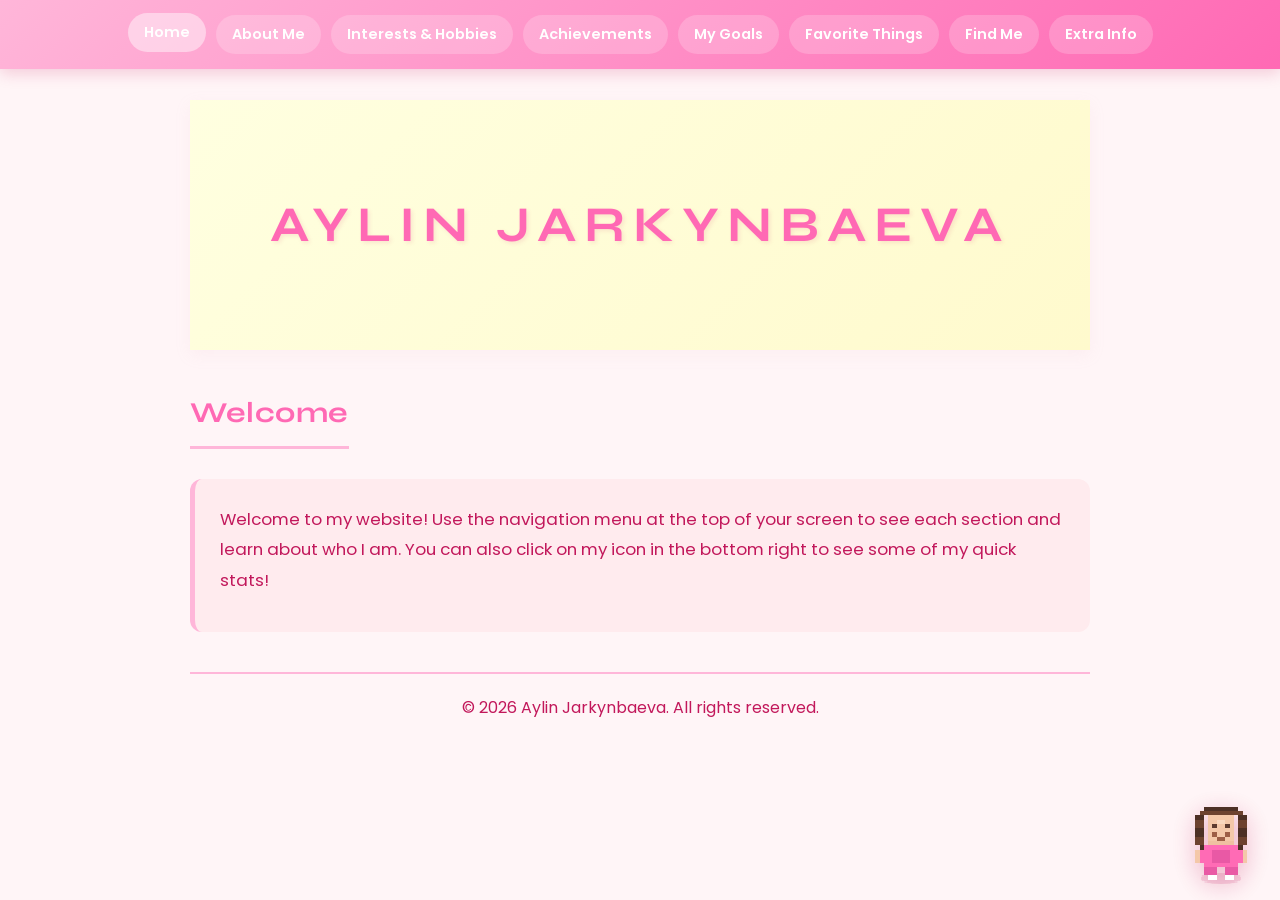
==== commit c90ec3c3: "Update welcome text with quick stats note" ====
--- a/index.html
+++ b/index.html
@@ -27,7 +27,7 @@
         <section>
             <h2>Welcome</h2>
             <div class="section-content">
-                <p>Welcome to my website! Use the navigation menu at the top of your screen to see each section and learn about who I am.</p>
+                <p>Welcome to my website! Use the navigation menu at the top of your screen to see each section and learn about who I am. You can also click on my icon in the bottom right to see some of my quick stats!</p>
             </div>
         </section>
 
@@ -36,6 +36,6 @@
         </footer>
     </div>
 
-    <script src="pixel-pal.js"></script>
+    <script src="pixel-pal.js?v=20260628"></script>
 </body>
 </html>
